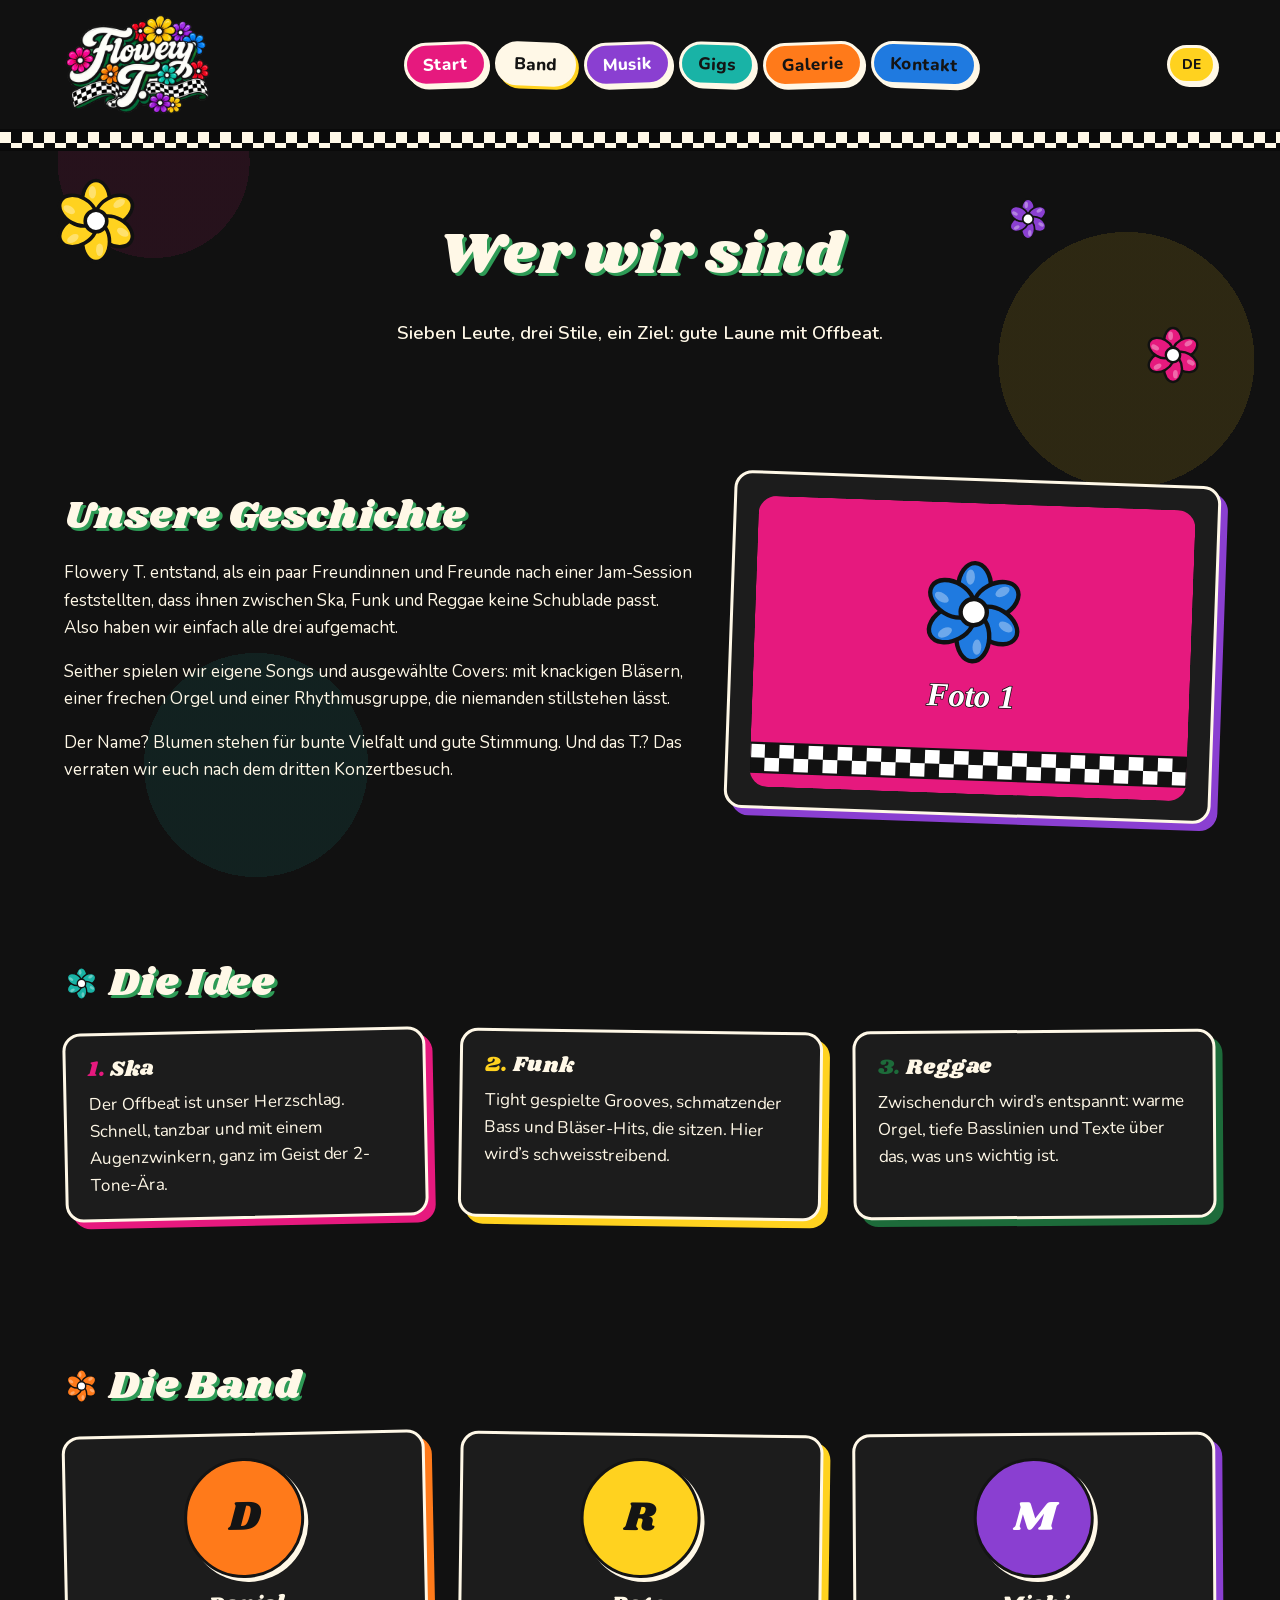
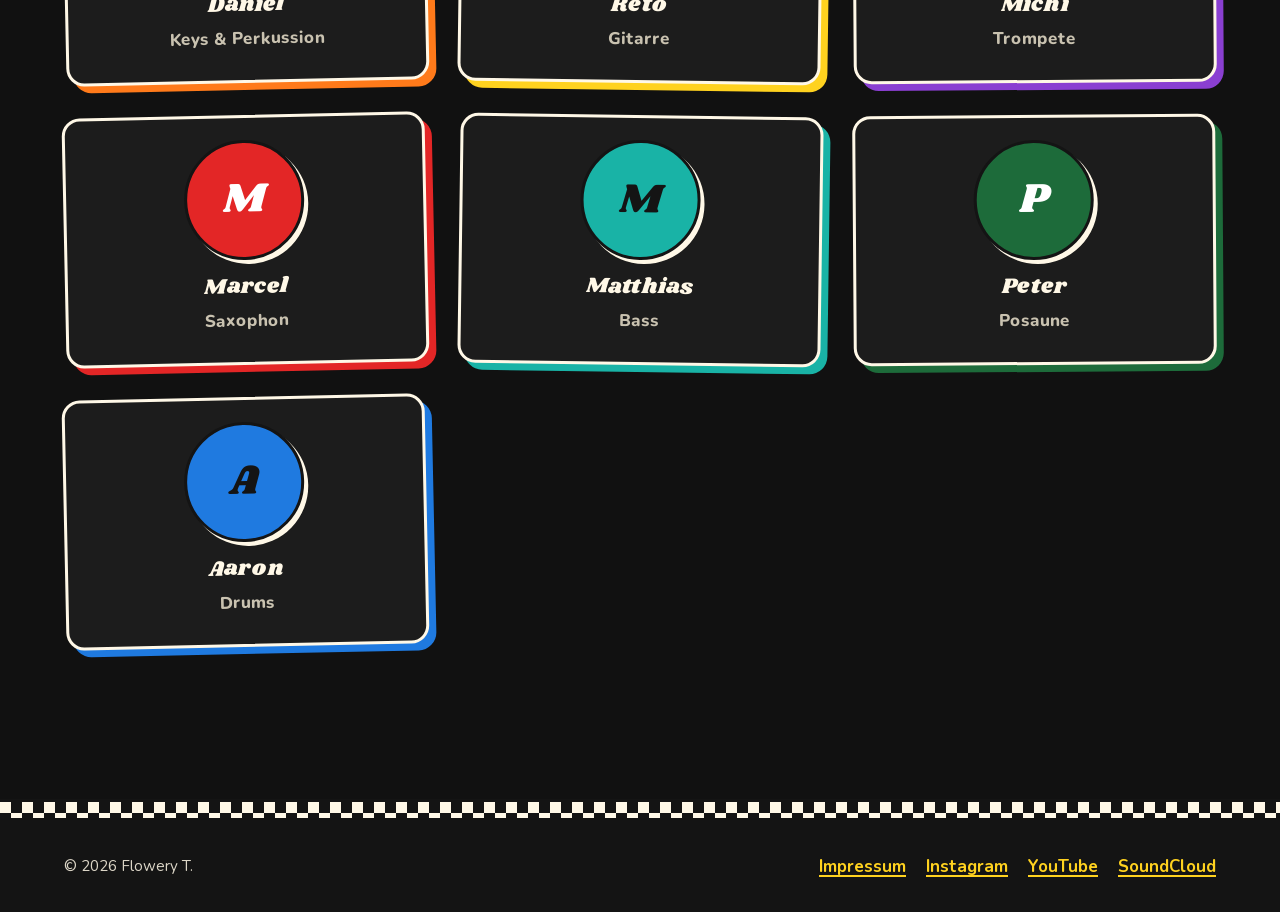
==== de/band.html @ ab742bf1 "Create a first draft" ====
<!DOCTYPE html>
<html lang="de">
<head>
  <meta charset="utf-8">
  <meta name="viewport" content="width=device-width, initial-scale=1">
  <title>Band – Flowery T.</title>
  <meta name="description" content="Wer steckt hinter Flowery T.? Unsere Geschichte, unsere Idee und die Bandmitglieder.">
  <meta name="color-scheme" content="dark">
  <meta name="theme-color" content="#111111">
  <link rel="alternate" hreflang="de" href="../de/band.html">
  <!-- TODO Add English language -->
  <!-- <link rel="alternate" hreflang="en" href="../en/band.html"> -->
  <link rel="alternate" hreflang="x-default" href="../de/band.html">
  <link rel="icon" href="../assets/img/flower-yellow.svg" type="image/svg+xml">
  <link rel="preload" href="../assets/fonts/shrikhand-latin.woff2" as="font" type="font/woff2" crossorigin>
  <link rel="stylesheet" href="../assets/css/style.css">
  <meta property="og:title" content="Band – Flowery T.">
  <meta property="og:description" content="Wer steckt hinter Flowery T.? Unsere Geschichte, unsere Idee und die Bandmitglieder.">
  <meta property="og:image" content="../assets/img/logo.webp">
</head>
<body>
  <a class="skip-link" href="#content">Zum Inhalt springen</a>

  <header class="site-header">
    <div class="wrap header-inner">
      <a class="brand" href="index.html">
        <img src="../assets/img/logo-sm.webp" width="420" height="293" alt="Flowery T. – zur Startseite">
      </a>
      <nav class="main-nav" aria-label="Hauptnavigation">
        <ul>
          <li><a class="accent-pink" href="index.html">Start</a></li>
          <li><a class="accent-yellow" href="band.html" aria-current="page">Band</a></li>
          <li><a class="accent-purple" href="music.html">Musik</a></li>
          <li><a class="accent-teal" href="gigs.html">Gigs</a></li>
          <li><a class="accent-orange" href="gallery.html">Galerie</a></li>
          <li><a class="accent-blue" href="contact.html">Kontakt</a></li>
        </ul>
      </nav>
      <nav class="lang-switch" aria-label="Sprache wählen">
        <a href="band.html" hreflang="de" lang="de" aria-current="true">DE</a>
        <!-- TODO Add English language -->
        <!-- <a href="../en/band.html" hreflang="en" lang="en">EN</a> -->
      </nav>
    </div>
    <div class="checker" aria-hidden="true"></div>
  </header>

  <main id="content">
    <section class="page-hero">
      <img class="deco" src="../assets/img/flower-yellow.svg" alt="" width="64" height="64">
      <img class="deco reverse" src="../assets/img/flower-pink.svg" alt="" width="64" height="64">
      <img class="deco" src="../assets/img/flower-purple.svg" alt="" width="64" height="64">
      <div class="wrap">
        <h1>Wer wir sind</h1>
        <p>Sieben Leute, drei Stile, ein Ziel: gute Laune mit Offbeat.</p>
      </div>
    </section>

    <section class="section" aria-labelledby="story-title">
      <div class="wrap intro">
        <div>
          <h2 id="story-title">Unsere Geschichte</h2>
          <!-- PLACEHOLDER -->
          <p>Flowery T. entstand, als ein paar Freundinnen und Freunde nach einer Jam-Session feststellten, dass ihnen zwischen Ska, Funk und Reggae keine Schublade passt. Also haben wir einfach alle drei aufgemacht.</p>
          <p>Seither spielen wir eigene Songs und ausgewählte Covers: mit knackigen Bläsern, einer frechen Orgel und einer Rhythmusgruppe, die niemanden stillstehen lässt.</p>
          <p>Der Name? Blumen stehen für bunte Vielfalt und gute Stimmung. Und das T.? Das verraten wir euch nach dem dritten Konzertbesuch.</p>
        </div>
        <figure class="intro-figure card accent-purple">
          <!-- PLACEHOLDER: band photo -->
          <img src="../assets/img/gallery/photo-01.svg" width="1200" height="800" alt="Platzhalter für ein Bandfoto">
        </figure>
      </div>
    </section>

    <section class="section" aria-labelledby="idea-title">
      <div class="wrap">
        <h2 id="idea-title" class="flower-title"><img src="../assets/img/flower-teal.svg" alt="" width="36" height="36"> Die Idee</h2>
        <div class="grid pillars">
          <article class="card accent-pink">
            <h3>Ska</h3>
            <p>Der Offbeat ist unser Herzschlag. Schnell, tanzbar und mit einem Augenzwinkern, ganz im Geist der 2-Tone-Ära.</p>
          </article>
          <article class="card accent-yellow">
            <h3>Funk</h3>
            <p>Tight gespielte Grooves, schmatzender Bass und Bläser-Hits, die sitzen. Hier wird’s schweisstreibend.</p>
          </article>
          <article class="card accent-green">
            <h3>Reggae</h3>
            <p>Zwischendurch wird’s entspannt: warme Orgel, tiefe Basslinien und Texte über das, was uns wichtig ist.</p>
          </article>
        </div>
      </div>
    </section>

    <section class="section" aria-labelledby="members-title">
      <div class="wrap">
        <h2 id="members-title" class="flower-title"><img src="../assets/img/flower-orange.svg" alt="" width="36" height="36"> Die Band</h2>
        <div class="grid">
          <article class="card member accent-orange">
            <div class="avatar" aria-hidden="true">D</div>
            <h3>Daniel</h3>
            <p class="role">Keys & Perkussion</p>
          </article>
          <article class="card member accent-yellow">
            <div class="avatar" aria-hidden="true">R</div>
            <h3>Reto</h3>
            <p class="role">Gitarre</p>
          </article>
          <article class="card member accent-purple">
            <div class="avatar" aria-hidden="true">M</div>
            <h3>Michi</h3>
            <p class="role">Trompete</p>
          </article>
          <article class="card member accent-red">
            <div class="avatar" aria-hidden="true">M</div>
            <h3>Marcel</h3>
            <p class="role">Saxophon</p>
          </article>
          <article class="card member accent-teal">
            <div class="avatar" aria-hidden="true">M</div>
            <h3>Matthias</h3>
            <p class="role">Bass</p>
          </article>
          <article class="card member accent-green">
            <div class="avatar" aria-hidden="true">P</div>
            <h3>Peter</h3>
            <p class="role">Posaune</p>
          </article>
          <article class="card member accent-blue">
            <div class="avatar" aria-hidden="true">A</div>
            <h3>Aaron</h3>
            <p class="role">Drums</p>
          </article>
        </div>
      </div>
    </section>
  </main>

  <footer class="site-footer">
    <div class="checker" aria-hidden="true"></div>
    <div class="wrap footer-inner">
      <small>© 2026 Flowery T.</small>
      <ul>
        <li><a href="contact.html#imprint">Impressum</a></li>
        <li><a href="https://www.instagram.com/flowery.t.band/" rel="noopener">Instagram</a></li>
        <li><a href="https://www.youtube.com/@Flowery_T_Band" rel="noopener">YouTube</a></li>
        <li><a href="https://soundcloud.com/flowery-t/" rel="noopener">SoundCloud</a></li>
      </ul>
    </div>
  </footer>
</body>
</html>
---- assets/css/style.css ----
/* ---------- Fonts (self-hosted, SIL Open Font License) ---------- */
@font-face {
  font-family: "Shrikhand";
  src: url("../fonts/shrikhand-latin.woff2") format("woff2");
  font-weight: 400;
  font-style: normal;
  font-display: swap;
}
@font-face {
  font-family: "Nunito";
  src: url("../fonts/nunito-latin.woff2") format("woff2");
  font-weight: 400 900;
  font-style: normal;
  font-display: swap;
}

/* ---------- Design-Tokens ---------- */
:root {
  color-scheme: dark;

  /* Flower colors from the logo */
  --pink: #e6197e;
  --yellow: #ffd21f;
  --purple: #8a3fd1;
  --blue: #1f7ae0;
  --teal: #19b3a6;
  --orange: #ff7a1a;
  --red: #e32626;
  --green: #1d6b3a;
  --ink: #141414;
  --cream: #fff8e7;

  /* Dark theme (the only theme) */
  --bg: #111111;
  --surface: #1c1c1c;
  --text: var(--cream);
  --muted: #c9c2b0;
  --line: var(--cream);
  --shadow: #2e9b56;
  --link: #ff7dbd;
  --checker-a: #0a0a0a;
  --checker-b: var(--cream);

  --accent: var(--pink);
  --radius: 18px;
  --border: 3px;
  --font-display: "Shrikhand", "Cooper Black", Georgia, serif;
  --font-body: "Nunito", system-ui, -apple-system, "Segoe UI", sans-serif;
  --wrap: 72rem;
}


/* Accent colors for cards, pills and sections */
.accent-pink   { --accent: var(--pink);   --on-accent: #fff; }
.accent-yellow { --accent: var(--yellow); --on-accent: var(--ink); }
.accent-purple { --accent: var(--purple); --on-accent: #fff; }
.accent-blue   { --accent: var(--blue);   --on-accent: var(--ink); }
.accent-teal   { --accent: var(--teal);   --on-accent: var(--ink); }
.accent-orange { --accent: var(--orange); --on-accent: var(--ink); }
.accent-red    { --accent: var(--red);    --on-accent: #fff; }
.accent-green  { --accent: var(--green);  --on-accent: #fff; }

/* ---------- Base ---------- */
*, *::before, *::after { box-sizing: border-box; }

html {
  scroll-behavior: smooth;
  -webkit-text-size-adjust: 100%;
}

body {
  margin: 0;
  background: var(--bg);
  color: var(--text);
  font-family: var(--font-body);
  font-size: 1.0625rem;
  line-height: 1.6;
  overflow-x: hidden;
  /* subtle flower confetti in the background */
  background-image:
    radial-gradient(circle at 12% 18%, color-mix(in srgb, var(--pink) 10%, transparent) 0 6rem, transparent 6rem),
    radial-gradient(circle at 88% 40%, color-mix(in srgb, var(--yellow) 12%, transparent) 0 8rem, transparent 8rem),
    radial-gradient(circle at 20% 85%, color-mix(in srgb, var(--teal) 10%, transparent) 0 7rem, transparent 7rem);
  background-attachment: fixed;
}

img, svg, video, iframe { max-width: 100%; }
img { height: auto; display: block; }

h1, h2, h3 {
  font-family: var(--font-display);
  font-weight: 400;
  line-height: 1.15;
  letter-spacing: 0.01em;
  margin: 0 0 0.5em;
}
h1, h2 {
  text-shadow: 3px 3px 0 var(--shadow);
}
h1 { font-size: clamp(2.2rem, 6vw, 3.6rem); }
h2 { font-size: clamp(1.7rem, 4.5vw, 2.5rem); }
h3, .h3 { font-size: 1.35rem; text-shadow: none; }

p { margin: 0 0 1em; }

a { color: var(--link); text-underline-offset: 0.2em; text-decoration-thickness: 2px; }
a:hover { text-decoration-style: wavy; }

:focus-visible {
  outline: 3px dashed var(--accent, var(--pink));
  outline-offset: 3px;
  border-radius: 6px;
}

.visually-hidden {
  position: absolute !important;
  width: 1px; height: 1px;
  overflow: hidden; clip: rect(0 0 0 0);
  white-space: nowrap;
}

.skip-link {
  position: absolute;
  left: 1rem; top: -4rem;
  z-index: 100;
  background: var(--yellow);
  color: var(--ink);
  padding: 0.5rem 1rem;
  border: var(--border) solid var(--ink);
  border-radius: 999px;
  font-weight: 800;
}
.skip-link:focus { top: 1rem; }

/* ---------- Layout ---------- */
.wrap {
  width: min(100% - 2rem, var(--wrap));
  margin-inline: auto;
}

main { display: block; padding-bottom: 3rem; }

.section { padding-block: clamp(2.5rem, 6vw, 4.5rem); position: relative; }
.section > .wrap > h2:first-child,
.section-head { margin-bottom: 1.5rem; }

.grid {
  display: grid;
  gap: clamp(1.25rem, 3vw, 2rem);
  grid-template-columns: repeat(auto-fit, minmax(min(100%, 17rem), 1fr));
}

/* Ska checkerboard */
.checker {
  height: 22px;
  background: repeating-conic-gradient(var(--checker-a) 0 25%, var(--checker-b) 0 50%) 0 0 / 22px 22px;
  border-block: var(--border) solid var(--checker-a);
}

/* ---------- Header & Navigation ---------- */
.site-header {
  position: relative;
  z-index: 10;
  background: var(--bg);
}
.header-inner {
  display: flex;
  flex-wrap: wrap;
  align-items: center;
  justify-content: space-between;
  gap: 0.75rem 1.5rem;
  padding-block: 0.75rem;
}
.brand {
  display: block;
  flex: 0 0 auto;
  transition: transform 0.25s ease;
}
.brand img { width: 150px; }
.brand:hover { transform: rotate(-4deg) scale(1.04); }

.main-nav ul {
  list-style: none;
  margin: 0;
  padding: 0;
  display: flex;
  flex-wrap: wrap;
  gap: 0.5rem;
  justify-content: center;
}
.main-nav a, .lang-switch a, .btn {
  display: inline-flex;
  align-items: center;
  min-height: 44px;
  padding: 0.35rem 1rem;
  border: var(--border) solid var(--cream);
  border-radius: 999px;
  background: var(--accent);
  color: var(--on-accent, var(--ink));
  font-weight: 800;
  text-decoration: none;
  box-shadow: 3px 3px 0 var(--cream);
  transition: transform 0.15s ease, box-shadow 0.15s ease;
}
.main-nav li:nth-child(odd) a { transform: rotate(-2deg); }
.main-nav li:nth-child(even) a { transform: rotate(2deg); }
.main-nav li a:hover, .lang-switch a:hover, .btn:hover {
  transform: translate(-2px, -2px) rotate(0deg);
  box-shadow: 5px 5px 0 var(--cream);
}
.main-nav a[aria-current="page"] {
  background: var(--cream);
  color: var(--ink);
  box-shadow: 3px 3px 0 var(--accent);
}

.lang-switch {
  display: flex;
  gap: 0.4rem;
  margin: 0;
  padding: 0;
  list-style: none;
}
.lang-switch a {
  --accent: var(--surface);
  --on-accent: var(--text);
  padding-inline: 0.75rem;
  font-size: 0.85rem;
  min-height: 36px;
}
.lang-switch a[aria-current="true"] { --accent: var(--yellow); --on-accent: var(--ink); }

@media (max-width: 47.99rem) {
  .header-inner { justify-content: center; }
  .brand img { width: 170px; }
  .lang-switch { order: -1; width: 100%; justify-content: flex-end; }
}

/* ---------- Buttons ---------- */
.btn { font-size: 1.05rem; padding-inline: 1.3rem; }
.btn-row { display: flex; flex-wrap: wrap; gap: 0.9rem; }

/* ---------- Cards ("stickers") ---------- */
.card {
  position: relative;
  background: var(--surface);
  border: var(--border) solid var(--line);
  border-radius: var(--radius);
  padding: 1.4rem 1.4rem 1.2rem;
  box-shadow: 7px 7px 0 var(--accent);
  transition: transform 0.2s ease, box-shadow 0.2s ease;
}
.grid > .card:nth-child(3n+1) { transform: rotate(-1.2deg); }
.grid > .card:nth-child(3n+2) { transform: rotate(0.8deg); }
.grid > .card:nth-child(3n)   { transform: rotate(-0.4deg); }
.grid > .card:hover {
  transform: rotate(0) translate(-3px, -3px);
  box-shadow: 10px 10px 0 var(--accent);
}
.card h3 { margin-bottom: 0.35em; }
.card > :last-child { margin-bottom: 0; }

.tag {
  display: inline-block;
  background: var(--accent);
  color: var(--on-accent, var(--ink));
  border: 2px solid var(--ink);
  border-radius: 999px;
  padding: 0.05rem 0.7rem;
  font-size: 0.8rem;
  font-weight: 800;
  text-transform: uppercase;
  letter-spacing: 0.05em;
}

.meta { color: var(--muted); font-size: 0.92rem; font-weight: 700; }

/* ---------- Decorative flowers ---------- */
.deco {
  position: absolute;
  width: var(--size, 64px);
  pointer-events: none;
  z-index: 0;
  animation: spin 18s linear infinite;
}
.deco.reverse { animation-direction: reverse; animation-duration: 24s; }

.flower-title {
  display: flex;
  align-items: center;
  gap: 0.6rem;
}
.flower-title img { width: 2.2rem; flex: none; animation: spin 12s linear infinite; }

@keyframes spin { to { transform: rotate(360deg); } }
@keyframes bob {
  0%, 100% { transform: translateY(0) rotate(-2deg); }
  50% { transform: translateY(-10px) rotate(2deg); }
}

/* ---------- Page header (subpages) ---------- */
.page-hero {
  position: relative;
  padding-block: clamp(2.5rem, 7vw, 4.5rem) clamp(1.5rem, 4vw, 2.5rem);
  text-align: center;
  overflow: hidden;
}
.page-hero .wrap { position: relative; z-index: 1; }
.page-hero p {
  max-width: 38rem;
  margin-inline: auto;
  font-size: 1.15rem;
  font-weight: 600;
}
.page-hero .deco:nth-of-type(1) { --size: 90px; top: 10%; left: 4%; }
.page-hero .deco:nth-of-type(2) { --size: 60px; bottom: 8%; right: 6%; }
.page-hero .deco:nth-of-type(3) { --size: 44px; top: 18%; right: 18%; }

/* ---------- Home: hero ---------- */
.hero {
  position: relative;
  text-align: center;
  padding-block: clamp(2rem, 5vw, 3.5rem) clamp(2.5rem, 6vw, 4rem);
  overflow: hidden;
}
.hero .wrap { position: relative; z-index: 1; }
.hero-logo {
  width: min(100%, 640px);
  margin: 0 auto 1rem;
  filter: drop-shadow(0 10px 18px rgb(0 0 0 / 0.25));
  animation: bob 6s ease-in-out infinite;
}
.genres {
  display: flex;
  flex-wrap: wrap;
  justify-content: center;
  gap: 0.6rem 0.9rem;
  margin: 0 0 1.2rem;
  padding: 0;
  list-style: none;
}
.genres li {
  font-family: var(--font-display);
  font-size: clamp(1.3rem, 4vw, 1.9rem);
  padding: 0.1rem 1.1rem 0.3rem;
  border: var(--border) solid var(--ink);
  border-radius: 999px;
  background: var(--accent);
  color: var(--on-accent);
  box-shadow: 4px 4px 0 var(--cream);
}
.genres li:nth-child(1) { transform: rotate(-4deg); }
.genres li:nth-child(2) { transform: rotate(2deg); }
.genres li:nth-child(3) { transform: rotate(-1deg); }
.hero .lead {
  max-width: 36rem;
  margin: 0 auto 1.6rem;
  font-size: 1.2rem;
  font-weight: 700;
}
.hero .btn-row { justify-content: center; }
.hero .deco:nth-of-type(1) { --size: 110px; top: 6%; left: -20px; }
.hero .deco:nth-of-type(2) { --size: 80px; top: 30%; right: 3%; }
.hero .deco:nth-of-type(3) { --size: 56px; bottom: 10%; left: 10%; }
.hero .deco:nth-of-type(4) { --size: 130px; bottom: -30px; right: -30px; }

/* Next gig banner */
.next-gig {
  display: grid;
  gap: 1rem 1.5rem;
  align-items: center;
  grid-template-columns: auto 1fr;
}
.next-gig .btn { justify-self: start; }
@media (min-width: 48rem) {
  .next-gig { grid-template-columns: auto 1fr auto; }
  .next-gig .btn { justify-self: end; }
}
@media (max-width: 29.99rem) {
  .next-gig .btn { grid-column: 1 / -1; }
}

/* ---------- News ---------- */
.news-card .tag { margin-bottom: 0.6rem; }
.news-card time { display: block; }

/* ---------- Gigs ---------- */
.gig-list { list-style: none; margin: 0; padding: 0; display: grid; gap: 1.25rem; }
.gig {
  display: grid;
  grid-template-columns: auto 1fr;
  gap: 0.75rem 1.25rem;
  align-items: center;
}
.gig .btn { grid-column: 1 / -1; justify-self: start; }
@media (min-width: 40rem) {
  .gig { grid-template-columns: auto 1fr auto; }
  .gig .btn { grid-column: auto; justify-self: end; }
}
.gig:nth-child(odd) { transform: rotate(-0.5deg); }
.gig:nth-child(even) { transform: rotate(0.5deg); }
.gig h3 { margin: 0 0 0.15em; }
.gig p { margin: 0; }

.date-badge {
  display: grid;
  place-items: center;
  width: 5rem;
  aspect-ratio: 1;
  border: var(--border) solid var(--ink);
  border-radius: 50%;
  background: var(--accent);
  color: var(--on-accent);
  line-height: 1;
  text-align: center;
  box-shadow: 3px 3px 0 var(--cream);
  transform: rotate(-8deg);
}
.date-badge .day { font-family: var(--font-display); font-size: 1.9rem; display: block; }
.date-badge .month { font-weight: 900; font-size: 0.8rem; text-transform: uppercase; letter-spacing: 0.08em; display: block; }

.gig.past { opacity: 0.8; }
.gig.past .date-badge { filter: grayscale(0.6); }

.status {
  font-size: 0.8rem;
  font-weight: 900;
  text-transform: uppercase;
  letter-spacing: 0.06em;
  color: var(--red);
}

/* ---------- Band ---------- */
.intro {
  display: grid;
  gap: 2rem;
  align-items: center;
}
@media (min-width: 52rem) {
  .intro { grid-template-columns: 1.3fr 1fr; }
}
.intro-figure {
  margin: 0;
  transform: rotate(2deg);
}
.intro-figure img { border-radius: var(--radius); }

.member { text-align: center; }
.member .avatar {
  width: 7.5rem;
  aspect-ratio: 1;
  margin: 0 auto 0.9rem;
  display: grid;
  place-items: center;
  border: var(--border) solid var(--ink);
  border-radius: 50%;
  background: var(--accent);
  color: var(--on-accent);
  font-family: var(--font-display);
  font-size: 2.6rem;
  box-shadow: 4px 4px 0 var(--cream);
}
.member .role { font-weight: 800; color: var(--muted); margin-bottom: 0.5em; }

.pillars { counter-reset: pillar; }
.pillars .card h3::before {
  counter-increment: pillar;
  content: counter(pillar) ". ";
  color: var(--accent);
}

/* ---------- Music ---------- */
.soundcloud iframe {
  display: block;
  width: 100%;
  height: 450px;
  border: var(--border) solid var(--line);
  border-radius: calc(var(--radius) - 6px);
  background: var(--ink);
  margin-bottom: 0.9rem;
}
.soundcloud p { margin: 0; font-weight: 800; }

.tracklist { list-style: none; margin: 0; padding: 0; display: grid; gap: 1rem; }
.track {
  display: grid;
  gap: 0.6rem 1.25rem;
  align-items: center;
}
@media (min-width: 44rem) {
  .track { grid-template-columns: 3rem 1fr minmax(16rem, 22rem); }
}
.track .no {
  font-family: var(--font-display);
  font-size: 2rem;
  color: var(--accent);
  -webkit-text-stroke: 1.5px var(--ink);
  line-height: 1;
}
.track h3 { margin: 0; font-size: 1.2rem; }
.track p { margin: 0; }
.track audio { width: 100%; }

.stream-links { display: flex; flex-wrap: wrap; gap: 0.75rem; margin-top: 1.5rem; }

/* ---------- Gallery + CSS lightbox (:target, no JS) ---------- */
.gallery {
  list-style: none;
  margin: 0;
  padding: 0;
  display: grid;
  gap: 1rem;
  grid-template-columns: repeat(auto-fill, minmax(min(100%, 15rem), 1fr));
  grid-auto-flow: dense;
}
.gallery li { scroll-margin-top: 2rem; }
.gallery .tall { grid-row: span 2; }
.gallery a {
  display: block;
  height: 100%;
  border: var(--border) solid var(--line);
  border-radius: var(--radius);
  overflow: hidden;
  box-shadow: 5px 5px 0 var(--accent);
  transition: transform 0.2s ease, box-shadow 0.2s ease;
}
.gallery li:nth-child(odd) a { transform: rotate(-1deg); }
.gallery li:nth-child(even) a { transform: rotate(1deg); }
.gallery li a:hover { transform: rotate(0) scale(1.03); box-shadow: 8px 8px 0 var(--accent); }
.gallery img { width: 100%; height: 100%; object-fit: cover; aspect-ratio: 3 / 2; }
.gallery .tall img { aspect-ratio: auto; }

.lightbox {
  position: fixed;
  inset: 0;
  z-index: 50;
  display: none;
  place-items: center;
  padding: 3.5rem 1rem 1rem;
  background: rgb(10 10 10 / 0.92);
}
.lightbox:target { display: grid; align-content: center; }
.lightbox figure { margin: 0 auto; max-width: min(100%, 60rem); text-align: center; color: var(--cream); }
.lightbox img {
  max-height: 75vh;
  width: auto;
  margin-inline: auto;
  border: 4px solid var(--cream);
  border-radius: var(--radius);
}
.lightbox figcaption { margin-top: 0.75rem; font-weight: 700; }
.lightbox-nav {
  display: flex;
  justify-content: center;
  gap: 0.75rem;
  margin-top: 0.9rem;
}
.lightbox .close {
  position: absolute;
  top: 0.75rem;
  right: 0.75rem;
}
.lightbox .btn { --accent: var(--yellow); --on-accent: var(--ink); }

/* ---------- Contact ---------- */
.contact-card a.big {
  font-family: var(--font-display);
  font-size: clamp(1.2rem, 4.5vw, 1.6rem);
  word-break: break-word;
}
.socials { list-style: none; margin: 0; padding: 0; display: flex; flex-wrap: wrap; gap: 0.75rem; }

.imprint { font-size: 0.95rem; color: var(--muted); }
.imprint address { font-style: normal; }

/* ---------- Footer ---------- */
.site-footer {
  margin-top: 2rem;
  background: var(--ink);
  color: var(--cream);
}
.site-footer a { color: var(--yellow); }
.footer-inner {
  display: flex;
  flex-wrap: wrap;
  gap: 1rem 2rem;
  align-items: center;
  justify-content: space-between;
  padding-block: 2rem;
}
.footer-inner ul { list-style: none; display: flex; flex-wrap: wrap; gap: 0.5rem 1.25rem; margin: 0; padding: 0; font-weight: 700; }
.footer-inner small { font-size: 0.95rem; opacity: 0.85; }
.site-footer .checker { --checker-a: var(--ink); --checker-b: var(--cream); }

/* ---------- Reduced motion ---------- */
@media (prefers-reduced-motion: reduce) {
  *, *::before, *::after {
    animation: none !important;
    transition: none !important;
    scroll-behavior: auto !important;
  }
}
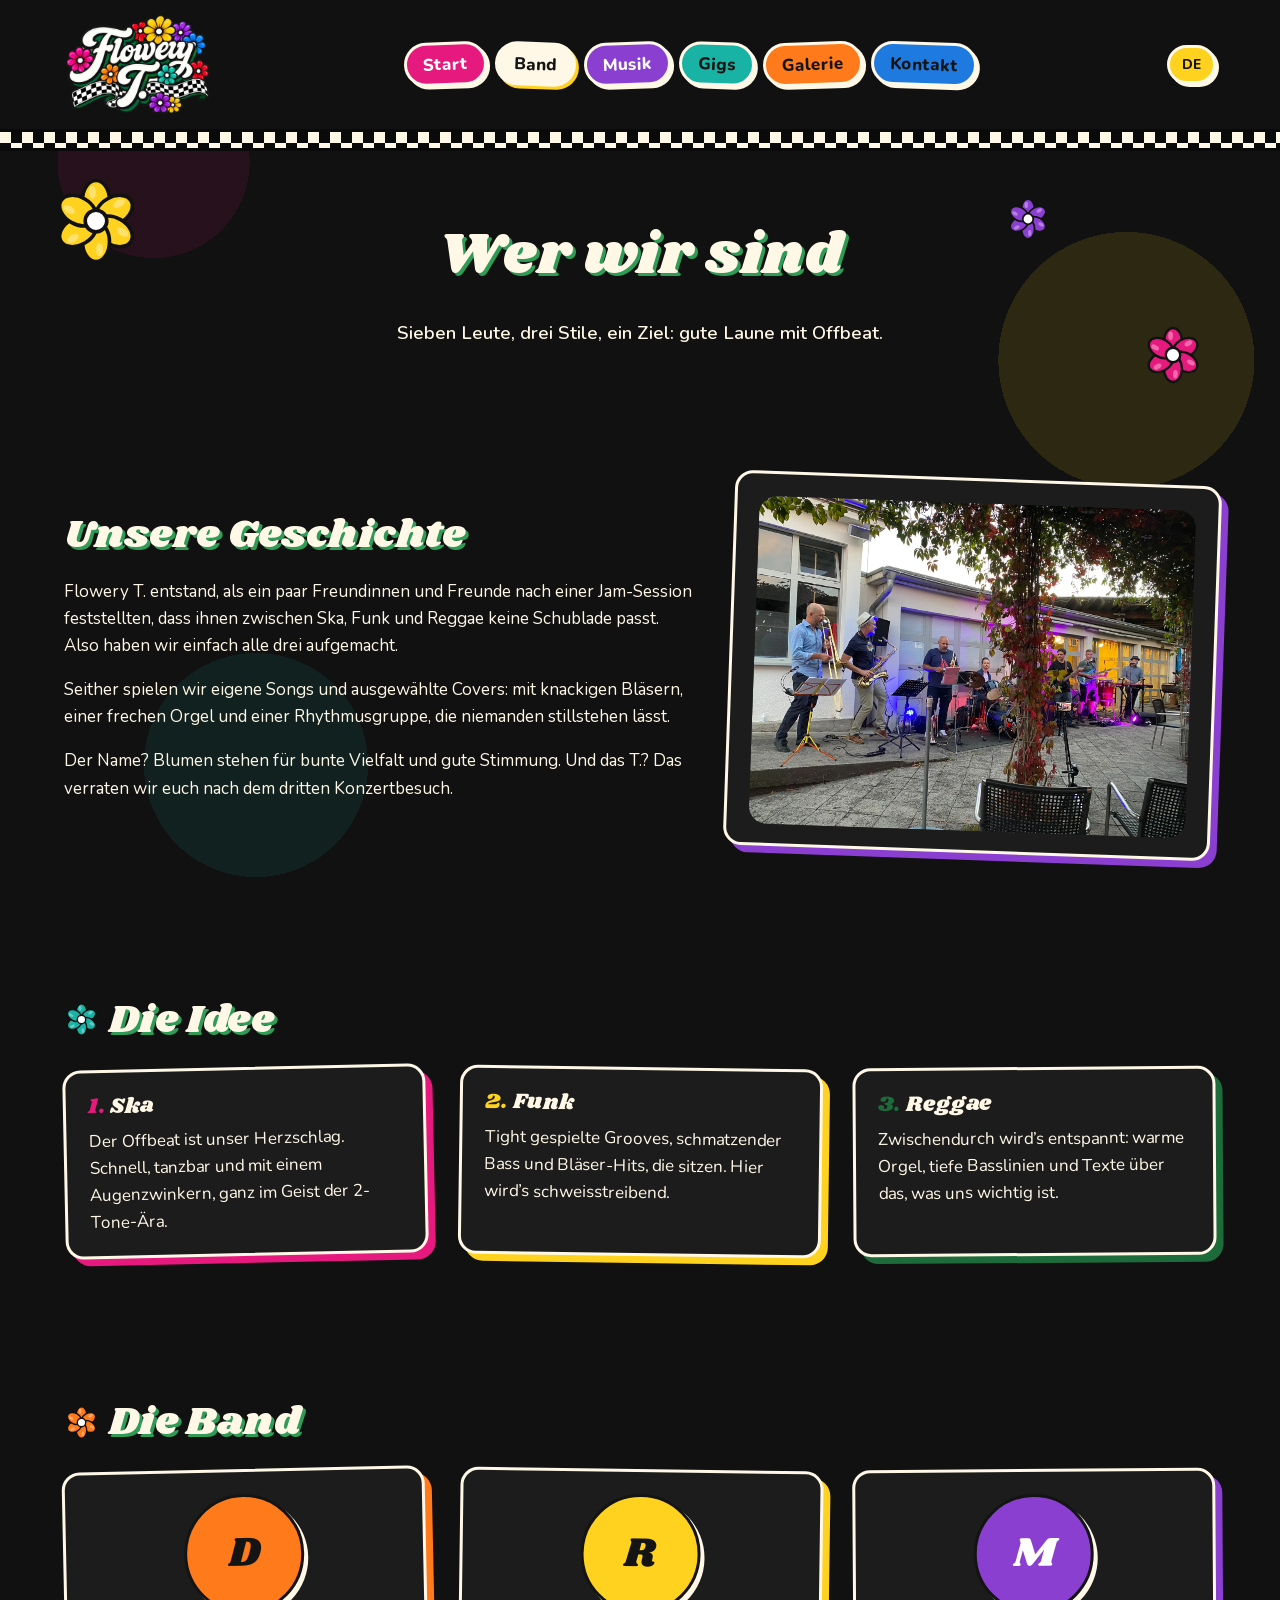
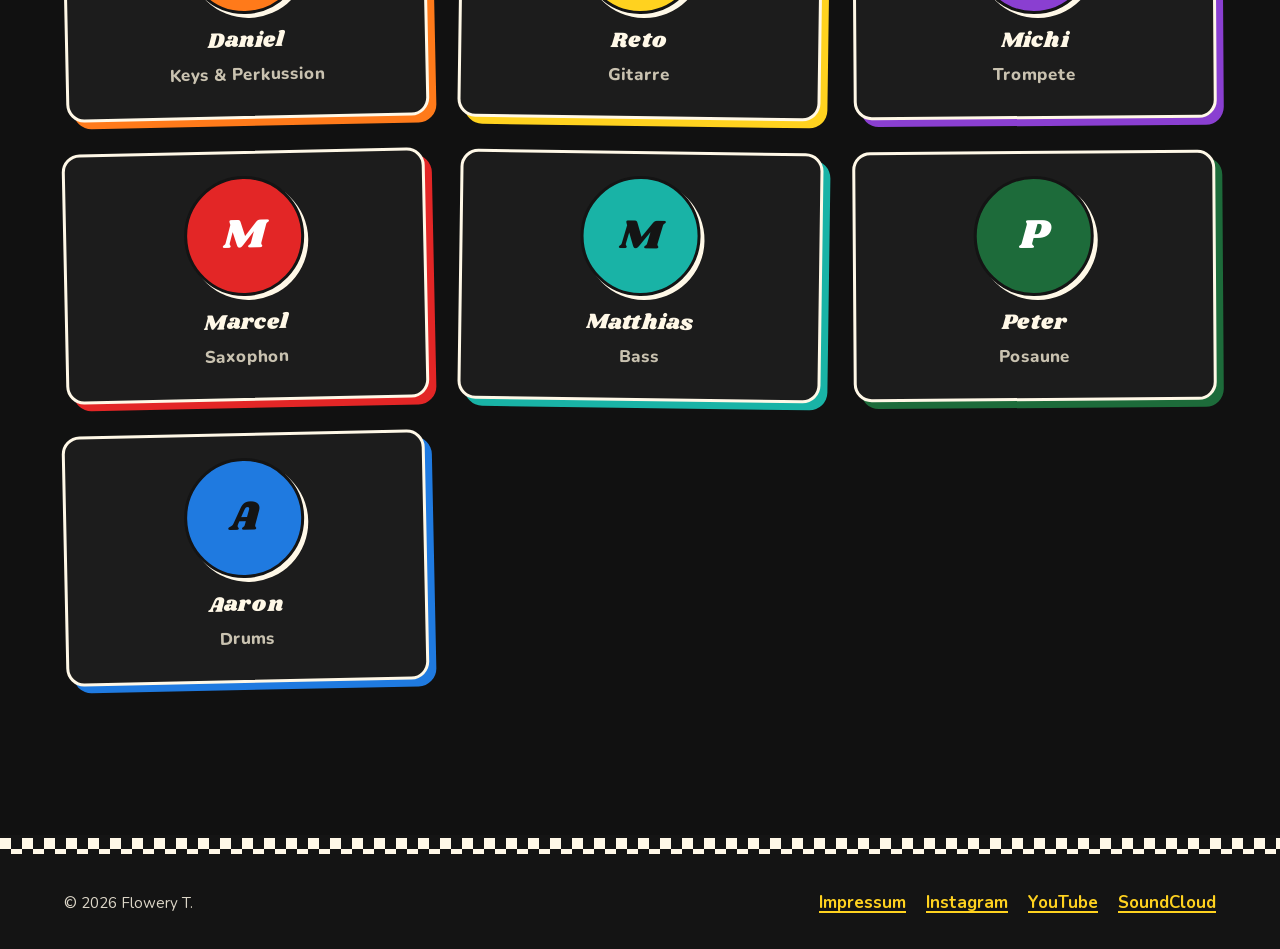
==== commit d16dbc5b: "Add more assets" ====
--- a/de/band.html
+++ b/de/band.html
@@ -67,7 +67,7 @@
         </div>
         <figure class="intro-figure card accent-purple">
           <!-- PLACEHOLDER: band photo -->
-          <img src="../assets/img/gallery/photo-01.svg" width="1200" height="800" alt="Platzhalter für ein Bandfoto">
+          <img src="../assets/img/gallery/band-01.webp" width="1200" height="800" alt="Platzhalter für ein Bandfoto">
         </figure>
       </div>
     </section>
